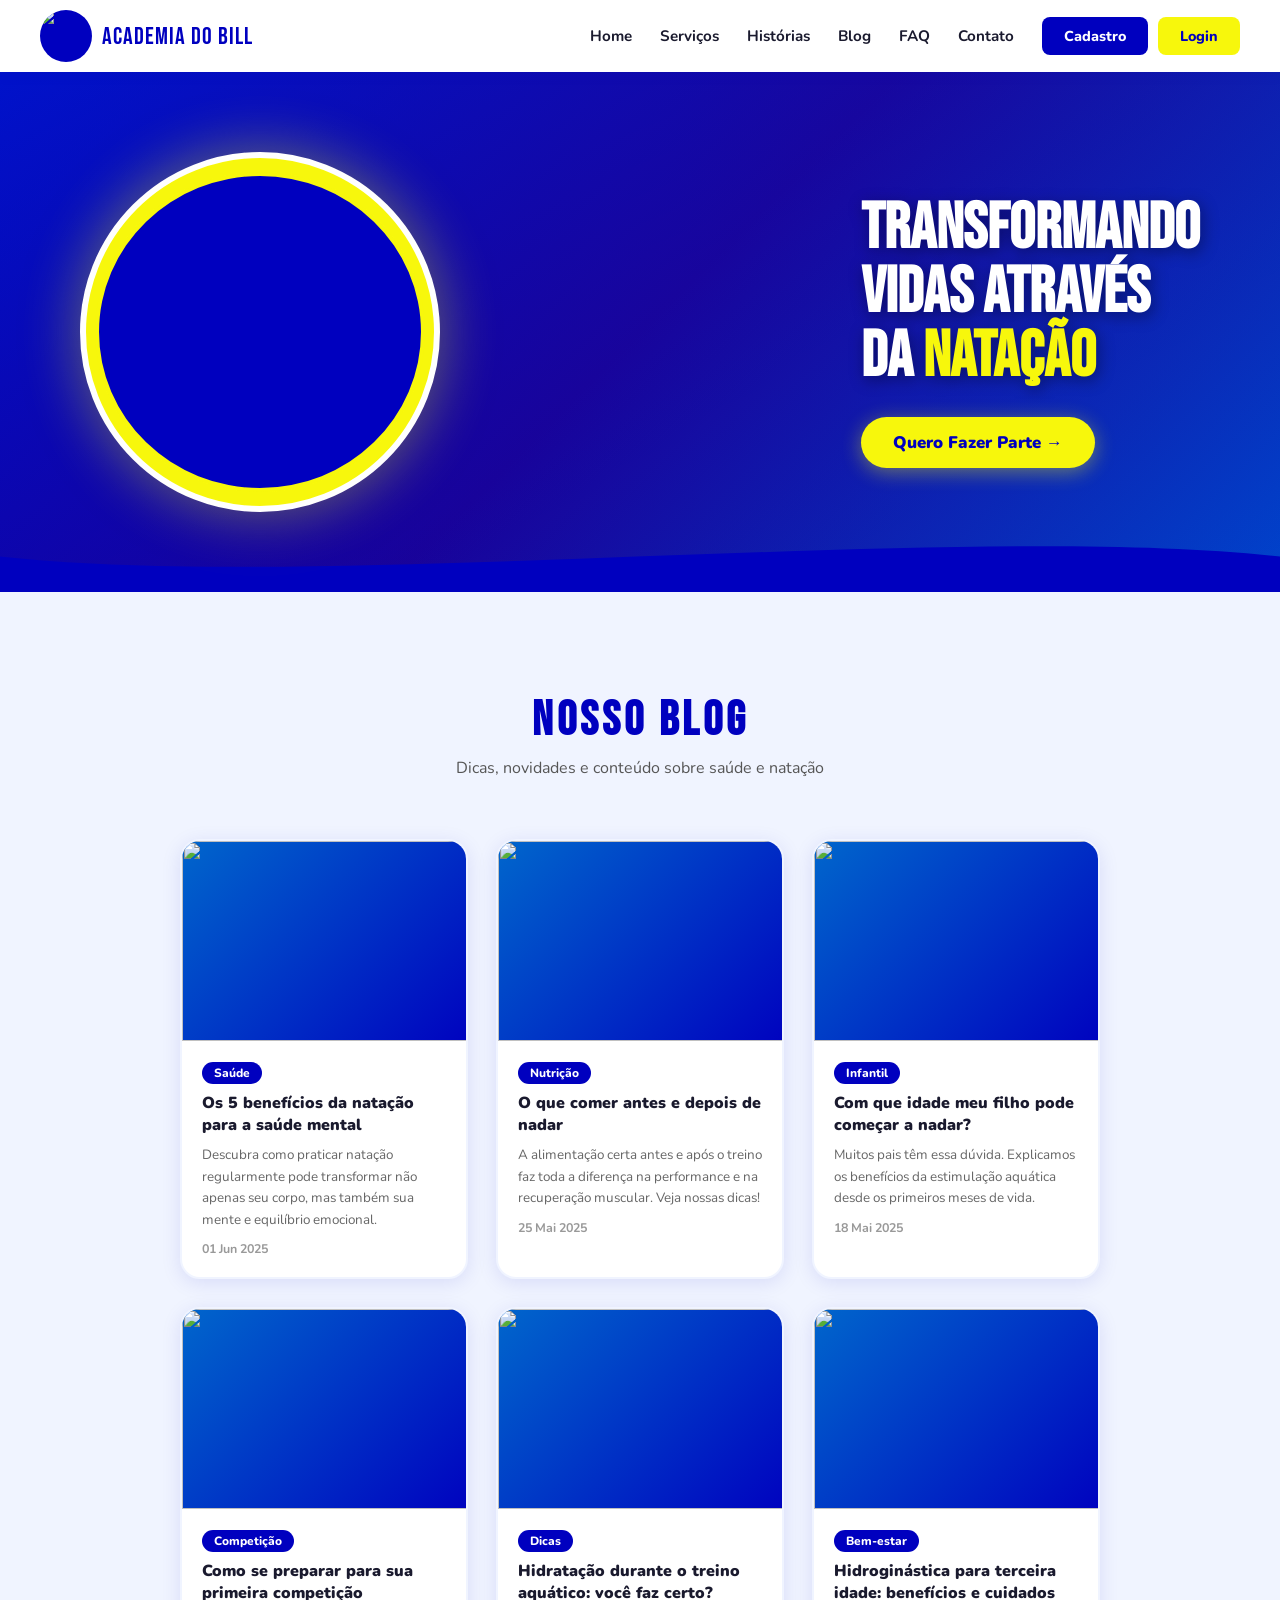
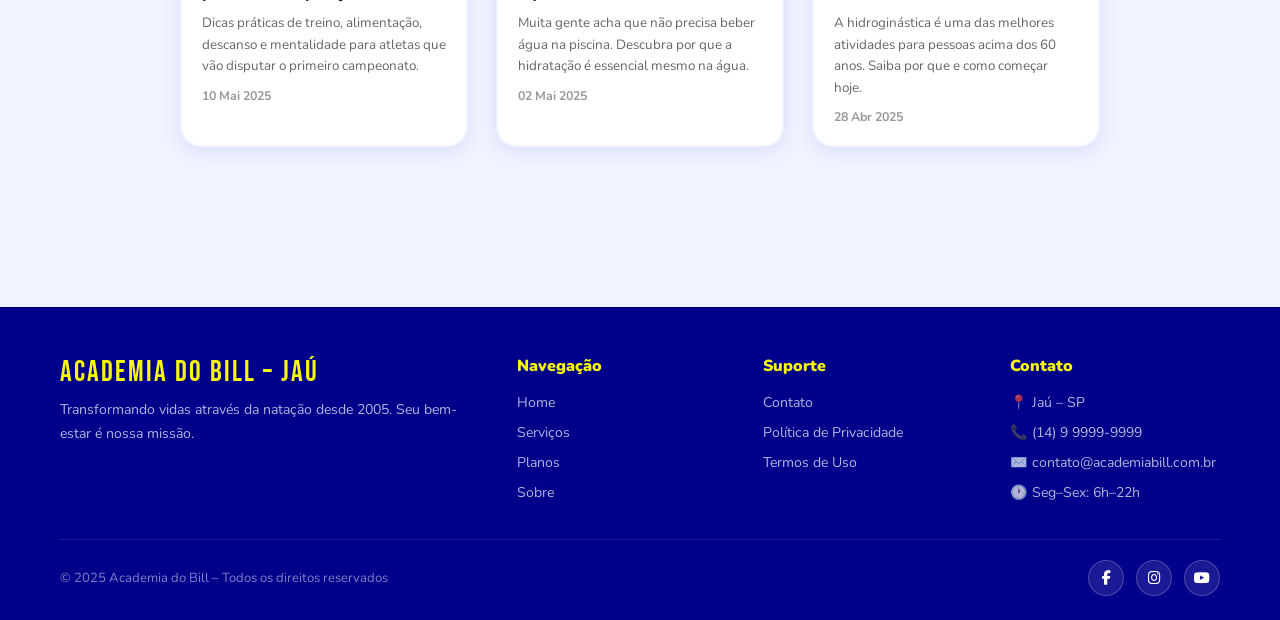
==== blog.html @ 99348a5a "v1.0" ====
<!DOCTYPE html>
<html lang="pt-BR">
<head>
  <meta charset="UTF-8">
  <meta name="viewport" content="width=device-width, initial-scale=1.0">
  <title>Serviços – Academia do Bill – Jaú</title>
  <link href="https://fonts.googleapis.com/css2?family=Bebas+Neue&family=Nunito:wght@400;600;700;800;900&display=swap" rel="stylesheet">
  <link rel="stylesheet" href="https://cdnjs.cloudflare.com/ajax/libs/font-awesome/6.7.2/css/all.min.css">
  <link rel="stylesheet" href="css/styles.css">
  <script src="javascript/index.js" defer></script>
</head>
<body>

  <!-- TOAST -->
  <div class="toast" id="toast">✅ Operação realizada com sucesso!</div>

  <!-- NAV -->
  <nav id="mainNav">
    <a class="nav-brand" href="index.html">
      <div class="nav-logo">
        <img src="img/Logotipo.png" style="height: 60px; width:60px;">
      </div>
      <span>Academia do Bill</span>
    </a>
    
    <button class="menu-toggle" id="menuToggle" aria-label="Menu principal">
      <span class="hamburger"></span>
    </button>
    
    <div class="nav-menu-wrapper" id="navMenu">
      <ul class="nav-links">
        <li><a href="index.html" id="nav-home">Home</a></li>
        <li><a href="servicos.html" id="nav-servicos">Serviços</a></li>
        <li><a href="relatos.html">Histórias</a></li>
        <li><a href="blog.html">Blog</a></li>
          <li><a href="faq.html">FAQ</a></li>
        <li><a href="contato.html" id="nav-contato">Contato</a></li>
      </ul>
      <div class="nav-actions">
        <a href="cadastro.html" class="btn-cadastro">Cadastro</a>
        <a href="login.html" class="btn-login">Login</a>
      </div>
    </div>
  </nav>
  <!-- MAIN COMPONENT -->
  <main class="page-content" id="home">
    <!-- HERO -->
    <section class="hero">
      <div class="hero-left">
        <div class="hero-badge">
          <div class="hero-badge-inner">
           <div class="hero-badge-inner">
            <img src="img/Logotipo.png" alt="Logo" style="border-radius: 100%; width:400px; height:400px; margin-top:20px;">
          </div>
          </div>
        </div>
      </div>
      <div class="hero-right">
        <h1 class="hero-title">TRANSFORMANDO<br>VIDAS ATRAVÉS<br>DA <span>NATAÇÃO</span></h1>
        <a href="cadastro.html" class="btn-hero">Quero Fazer Parte →</a>
      </div>
      <svg class="hero-wave" viewBox="0 0 1440 80" preserveAspectRatio="none">
        <path d="M0,40 C360,80 1080,0 1440,40 L1440,80 L0,80 Z" fill="#0000bf"/>
      </svg>
    </section>
  <main class="page-content" id="contato">
    <section class="contato-section">
     <!-- ========= BLOG PAGE ========= -->

  <div class="blog-header">
    <h1>NOSSO BLOG</h1>
    <p>Dicas, novidades e conteúdo sobre saúde e natação</p>
  </div>
  <div class="blog-grid">
    <div class="blog-card">
      <div class="mvv3-img" style="width: 300px; height:200px;">
          <img src="img/beneficios.jpg">
        </div>
      <div class="blog-body">
        <span class="blog-tag">Saúde</span>
        <h3>Os 5 benefícios da natação para a saúde mental</h3>
        <p>Descubra como praticar natação regularmente pode transformar não apenas seu corpo, mas também sua mente e equilíbrio emocional.</p>
        <div class="blog-date">01 Jun 2025</div>
      </div>
    </div>
    <div class="blog-card">
      <div class="mvv3-img" style="width: 300px; height:200px;">
          <img src="img/comida.jpg">
        </div>
      <div class="blog-body">
        <span class="blog-tag">Nutrição</span>
        <h3>O que comer antes e depois de nadar</h3>
        <p>A alimentação certa antes e após o treino faz toda a diferença na performance e na recuperação muscular. Veja nossas dicas!</p>
        <div class="blog-date">25 Mai 2025</div>
      </div>
    </div>
    <div class="blog-card">
      <div class="mvv3-img" style="width: 300px; height:200px;">
          <img src="img/idade_bebe.jpg">
        </div>
      <div class="blog-body">
        <span class="blog-tag">Infantil</span>
        <h3>Com que idade meu filho pode começar a nadar?</h3>
        <p>Muitos pais têm essa dúvida. Explicamos os benefícios da estimulação aquática desde os primeiros meses de vida.</p>
        <div class="blog-date">18 Mai 2025</div>
      </div>
    </div>
    <div class="blog-card">
      <div class="mvv3-img" style="width: 300px; height:200px;">
          <img src="img/medalha.jpg">
        </div>
      <div class="blog-body">
        <span class="blog-tag">Competição</span>
        <h3>Como se preparar para sua primeira competição</h3>
        <p>Dicas práticas de treino, alimentação, descanso e mentalidade para atletas que vão disputar o primeiro campeonato.</p>
        <div class="blog-date">10 Mai 2025</div>
      </div>
    </div>
    <div class="blog-card">
     <div class="mvv3-img" style="width: 300px; height:200px;">
          <img src="img/bebendo_agua.jpg">
        </div> 
      <div class="blog-body">
        <span class="blog-tag">Dicas</span>
        <h3>Hidratação durante o treino aquático: você faz certo?</h3>
        <p>Muita gente acha que não precisa beber água na piscina. Descubra por que a hidratação é essencial mesmo na água.</p>
        <div class="blog-date">02 Mai 2025</div>
      </div>
    </div>
    <div class="blog-card">
     <div class="mvv3-img" style="width: 300px; height:200px;">
          <img src="img/hidroginastica.jpg">
        </div>  
      <div class="blog-body">
        <span class="blog-tag">Bem-estar</span>
        <h3>Hidroginástica para terceira idade: benefícios e cuidados</h3>
        <p>A hidroginástica é uma das melhores atividades para pessoas acima dos 60 anos. Saiba por que e como começar hoje.</p>
        <div class="blog-date">28 Abr 2025</div>
      </div>
    </div>
  </div>
 

    </section>
</main>

     <!-- FOOTER -->
  <footer>
    <div class="footer-grid">
      <div class="footer-brand">
        <div class="brand-name">Academia do Bill – Jaú</div>
        <p>Transformando vidas através da natação desde 2005. Seu bem-estar é nossa missão.</p>
      </div>
      <div class="footer-col">
        <h4>Navegação</h4>
        <ul>
          <li><a href="index.html">Home</a></li>
          <li><a href="servicos.html">Serviços</a></li>
          <li><a href="planos.html">Planos</a></li>
          <li><a href="sobre.html">Sobre</a></li>
        </ul>
      </div>
      <div class="footer-col">
        <h4>Suporte</h4>
        <ul>
          <li><a href="contato.html">Contato</a></li>
          <li><a href="#">Política de Privacidade</a></li>
          <li><a href="#">Termos de Uso</a></li>
        </ul>
      </div>
      <div class="footer-col">
        <h4>Contato</h4>
        <ul>
          <li><a href="#">📍 Jaú – SP</a></li>
          <li><a href="#">📞 (14) 9 9999-9999</a></li>
          <li><a href="#">✉️ contato@academiabill.com.br</a></li>
          <li><a href="#">🕐 Seg–Sex: 6h–22h</a></li>
        </ul>
      </div>
    </div>
    <div class="footer-bottom">
      <span>© 2025 Academia do Bill – Todos os direitos reservados</span>
     <div class="social-links">
        <a class="social-btn" href="#"><i class="fa-brands fa-facebook-f"></i></a>
        <a class="social-btn" href="#"><i class="fa-brands fa-instagram"></i></a>
        <a class="social-btn" href="#"><i class="fa-brands fa-youtube"></i></a>
      </div>
    </div>
  </footer>
</body>
---- css/styles.css ----
:root {
  --primary: #0000bf;
  --primary-v: #3916c8;
  --secondary: #F7F70C;
  --secondary-v: #f5e874;
  --white: #ffffff;
  --light: #f0f4ff;
  --dark: #00008a;
  --text: #1a1a2e;
}

* { 
  margin: 0; 
  padding: 0; 
  box-sizing: border-box; 
}

body {
  font-family: 'Nunito', sans-serif;
  background: var(--white);
  color: var(--text);
  overflow-x: hidden;
}

/* ========= PAGES GLOBAL ========= */
.page-content { 
  min-height: 100vh; 
  padding-top: 0px; 
}

/* ========= NAVBAR ========= */
nav {
  position: fixed; 
  top: 0; 
  left: 0; 
  right: 0; 
  z-index: 1000;
  background: var(--white);
  display: flex; 
  align-items: center; 
  justify-content: space-between;
  padding: 10px 40px;
  box-shadow: 0 2px 12px rgba(0,0,191,.12);
  height: 72px;
}
.nav-brand { 
  display: flex; 
  align-items: center; 
  gap: 10px; 
  cursor: pointer; 
  text-decoration: none; 
}
.nav-logo {
  width: 52px; 
  height: 52px;
  background: var(--primary);
  border-radius: 50%;
  display: flex; 
  align-items: center; 
  justify-content: center;
  overflow: hidden;
}
.nav-logo svg { 
  width: 44px; 
  height: 44px; 
}
.nav-brand span {
  font-family: 'Bebas Neue', sans-serif;
  font-size: 1.5rem; 
  color: var(--primary); 
  letter-spacing: 1px;
}
.nav-menu-wrapper {
  display: flex;
  align-items: center;
  gap: 28px;
}
.nav-links { 
  display: flex; 
  gap: 28px; 
  list-style: none; 
}
.nav-links a {
  text-decoration: none; 
  color: var(--text); 
  font-weight: 700; 
  font-size: .95rem;
  transition: .2s; 
  position: relative;
}
.nav-links a::after {
  content: ''; 
  position: absolute; 
  bottom: -3px; 
  left: 0; 
  right: 0; 
  height: 2px;
  background: var(--secondary); 
  transform: scaleX(0); 
  transition: .2s;
}
.nav-links a:hover::after, 
.nav-links a.active::after { 
  transform: scaleX(1); 
}
.nav-actions { 
  display: flex; 
  gap: 10px; 
}
.btn-cadastro {
  background: var(--primary); 
  color: var(--white);
  border: none; 
  padding: 9px 22px; 
  border-radius: 8px;
  font-family: 'Nunito', sans-serif; 
  font-weight: 800; 
  font-size: .9rem;
  cursor: pointer; 
  transition: .2s;
  text-decoration: none;
  display: inline-flex;
  align-items: center;
  justify-content: center;
}
.btn-cadastro:hover { 
  background: var(--primary-v); 
}
.btn-cadastro.active {
  box-shadow: 0 0 0 2px var(--secondary);
}
.btn-login {
  background: var(--secondary); 
  color: var(--primary);
  border: none; 
  padding: 9px 22px; 
  border-radius: 8px;
  font-family: 'Nunito', sans-serif; 
  font-weight: 800; 
  font-size: .9rem;
  cursor: pointer; 
  transition: .2s;
  text-decoration: none;
  display: inline-flex;
  align-items: center;
  justify-content: center;
}
.btn-login:hover { 
  background: var(--secondary-v); 
}
.btn-login.active {
  box-shadow: 0 0 0 2px var(--primary);
}

/* Mobile Toggle */
.menu-toggle {
  display: none;
  background: none;
  border: none;
  cursor: pointer;
  padding: 10px;
  position: relative;
  z-index: 1001;
}
.hamburger {
  display: block;
  width: 24px;
  height: 2px;
  background: var(--primary);
  position: relative;
  transition: .3s;
}
.hamburger::before,
.hamburger::after {
  content: '';
  position: absolute;
  width: 24px;
  height: 2px;
  background: var(--primary);
  transition: .3s;
}
.hamburger::before { top: -8px; }
.hamburger::after { bottom: -8px; }

.menu-toggle.active .hamburger { background: transparent; }
.menu-toggle.active .hamburger::before { transform: rotate(45deg); top: 0; }
.menu-toggle.active .hamburger::after { transform: rotate(-45deg); bottom: 0; }

/* ========= HERO ========= */
#home { 
  padding-top: 72px; 
}
.hero {
  position: relative; 
  min-height: 520px;
  background: linear-gradient(135deg, var(--primary) 0%, #1a0099 50%, #0044cc 100%);
  display: flex; 
  align-items: center; 
  justify-content: space-between;
  padding: 60px 80px;
  overflow: hidden;
}
.hero::before {
  content: '';
  position: absolute; 
  inset: 0;
  background: url("data:image/svg+xml,%3Csvg xmlns='http://www.w3.org/2000/svg' width='100%25' height='100%25'%3E%3Cdefs%3E%3ClinearGradient id='wg' x1='0' y1='0' x2='1' y2='1'%3E%3Cstop offset='0' stop-color='%230066ff' stop-opacity='.18'/%3E%3Cstop offset='1' stop-color='%23000080' stop-opacity='.0'/%3E%3C/linearGradient%3E%3C/defs%3E%3Crect width='100%25' height='100%25' fill='url(%23wg)'/%3E%3C/svg%3E");
  pointer-events: none;
}
.hero-wave {
  position: absolute; 
  bottom: 0; 
  left: 0; 
  right: 0;
  display: block;
}
.hero-left { 
  position: relative; 
  z-index: 2; 
  animation: fadeInUp .5s ease both;
}
.hero-badge {
  width: 360px; 
  height: 360px;
  background: var(--secondary);
  border-radius: 50%;
  display: flex; 
  align-items: center; 
  justify-content: center;
  box-shadow: 0 0 60px rgba(247,247,12,.4);
  border: 6px solid var(--white);
}
.hero-badge-inner {
  width: 330px; 
  height: 320px;
  background: var(--primary);
  border-radius: 50%;
  display: flex; 
  flex-direction: column; 
  align-items: center; 
  justify-content: center;
  border: 4px solid var(--secondary);
  gap: 4px;
}
.hero-badge-emoji {
  font-size: 2rem;
}
.hero-badge-inner .bill-text {
  font-family: 'Bebas Neue', sans-serif; 
  color: var(--white);
  font-size: 2.8rem; 
  letter-spacing: 4px; 
  line-height: 1;
}
.hero-badge-inner .waves {
  font-size: 1.2rem; 
  letter-spacing: 3px; 
  color: var(--secondary);
}
.hero-right { 
  position: relative; 
  z-index: 2; 
  max-width: 500px; 
  animation: fadeInUp .7s ease both;
}
.hero-title {
  font-family: 'Bebas Neue', sans-serif;
  font-size: 4rem; 
  color: var(--white); 
  line-height: 1;
  text-shadow: 2px 4px 16px rgba(0,0,0,.4);
}
.hero-title span { 
  color: var(--secondary); 
}
.btn-hero {
  margin-top: 28px;
  background: var(--secondary); 
  color: var(--primary);
  border: none; 
  padding: 14px 32px; 
  border-radius: 30px;
  font-family: 'Nunito', sans-serif; 
  font-weight: 900; 
  font-size: 1.05rem;
  cursor: pointer; 
  transition: .25s;
  display: inline-flex; 
  align-items: center; 
  gap: 8px;
  box-shadow: 0 4px 20px rgba(247,247,12,.4);
  text-decoration: none;
}
.btn-hero:hover { 
  transform: translateY(-2px); 
  box-shadow: 0 8px 30px rgba(247,247,12,.5); 
}

/* wave divider */
.wave-divider { 
  display: block; 
  width: 100%; 
  margin-top: -2px; 
}

/* ========= SECTION HEADERS ========= */
.section-header {
  background: var(--secondary);
  text-align: center; 
  padding: 18px 40px;
  border-radius: 16px;
  margin: 40px auto; 
  max-width: 700px;
}
.section-header h2 {
  font-family: 'Bebas Neue', sans-serif;
  font-size: 2.2rem; 
  color: var(--primary); 
  letter-spacing: 3px;
}

/* ========= SOBRE ========= */
.sobre-section { 
  background: var(--primary); 
  padding: 20px 60px 60px; 
}
.mvv-grid {
  display: grid; 
  grid-template-columns: 1fr 1fr; 
  gap: 24px;
  max-width: 900px; 
  margin: 0 auto;
}
.mvv-grid .card-valores { 
  grid-column: 1 / 3; 
  max-width: 450px; 
  margin: 0 auto; 
  width: 100%; 
}
.mvv-card {
  background: var(--white); 
  border-radius: 16px;
  display: flex; 
  overflow: hidden;
  box-shadow: 0 4px 24px rgba(0,0,0,.18);
}
.mvv-img {
  width: 140px; 
  flex-shrink: 0;
  background: linear-gradient(135deg, #0066cc, #0000bf);
  display: flex; 
  align-items: center; 
  justify-content: center;
  font-size: 2.5rem;
}
.mvv-body { 
  padding: 20px 18px; 
}
.mvv-body h3 { 
  font-size: 1.15rem; 
  color: var(--primary); 
  font-weight: 900; 
  margin-bottom: 6px; 
}
.mvv-body p { 
  font-size: .88rem; 
  line-height: 1.6; 
  color: #333; 
}

/* ========= UM POUCO MAIS ========= */
.mais-section { 
  background: var(--primary); 
  padding: 20px 60px 60px; 
}
.cards-grid {
  display: grid; 
  grid-template-columns: repeat(3, 1fr); 
  gap: 24px;
  max-width: 960px; 
  margin: 0 auto;
}
.info-card {
  background: var(--white); 
  border-radius: 16px; 
  overflow: hidden;
  box-shadow: 0 4px 24px rgba(0,0,0,.15);
  transition: .25s;
}
.info-card:hover { 
  transform: translateY(-6px); 
  box-shadow: 0 12px 36px rgba(0,0,0,.22); 
}
.info-card-img {
  height: 140px;
  display: flex; 
  align-items: center; 
  justify-content: center;
  font-size: 3.5rem;
}
.info-card-img.blue { background: linear-gradient(135deg, #00b4d8, #0077b6); }
.info-card-img.yellow { background: linear-gradient(135deg, #ffd60a, #f4a261); }
.info-card-img.red { background: linear-gradient(135deg, #e63946, #a8dadc); }
.info-card-body { 
  padding: 18px; 
}
.info-card-body h3 { 
  font-size: 1.1rem; 
  font-weight: 900; 
  color: var(--text); 
  margin-bottom: 8px; 
}
.info-card-body p { 
  font-size: .85rem; 
  line-height: 1.55; 
  color: #444; 
}
.btn-card-link {
  display: inline-block;
  margin-top: 14px;
  background: var(--secondary); 
  color: var(--primary);
  border: none; 
  padding: 8px 20px; 
  border-radius: 20px;
  font-weight: 800; 
  font-size: .85rem; 
  cursor: pointer; 
  transition: .2s;
  text-decoration: none;
}
.btn-card-link:hover { 
  background: var(--secondary-v); 
}

/* ========= POR QUE A GENTE ========= */
.porque-section { 
  background: var(--primary); 
  padding: 20px 60px 60px; 
}
.tabs-wrapper { 
  max-width: 900px; 
  margin: 0 auto; 
}
.tabs {
  display: flex; 
  gap: 4px;
  background: rgba(255,255,255,.1); 
  border-radius: 12px 12px 0 0;
  padding: 4px 4px 0;
}
.tab-btn {
  flex: 1; 
  padding: 10px; 
  border: none; 
  border-radius: 10px 10px 0 0;
  font-family: 'Nunito', sans-serif; 
  font-weight: 800; 
  font-size: .9rem;
  cursor: pointer; 
  background: transparent; 
  color: rgba(255,255,255,.6);
  transition: .2s;
}
.tab-btn.active { 
  background: var(--white); 
  color: var(--primary); 
}
.tab-content {
  background: var(--white); 
  border-radius: 0 0 16px 16px;
  padding: 32px; 
  font-size: .95rem; 
  line-height: 1.8; 
  color: #333;
  min-height: 120px;
}
.tab-panel { 
  display: none; 
}
.tab-panel.active { 
  display: block; 
}

/* ========= SERVIÇOS ========= */
#servicos { 
  background: var(--primary); 
}
.servicos-header { 
  text-align: center; 
  padding: 50px 40px 20px; 
}
.servicos-header h1 {
  font-family: 'Bebas Neue', sans-serif;
  font-size: 3rem; 
  color: var(--white); 
  letter-spacing: 4px;
}
.servicos-header p { 
  color: rgba(255,255,255,.8); 
  font-size: 1rem; 
  margin-top: 8px; 
}
.servicos-grid {
  display: grid; 
  grid-template-columns: repeat(3, 1fr); 
  gap: 28px;
  max-width: 1000px; 
  margin: 40px auto; 
  padding: 0 40px 60px;
}
.servico-card {
  background: var(--white); 
  border-radius: 20px;
  text-align: center;
  overflow: hidden; /* importante */
  box-shadow: 0 4px 24px rgba(0,0,0,.18);
  transition: .25s;
}
.servico-conteudo{
  padding: 32px 24px; 
}
.servico-card:hover { 
  transform: translateY(-8px); 
}
.servico-icon { 
  font-size: 3rem; 
  margin-bottom: 16px; 
}
.servico-card h3 { 
  font-size: 1.2rem; 
  font-weight: 900; 
  color: var(--primary); 
  margin-bottom: 10px; 
}
.servico-card p { 
  font-size: .88rem; 
  line-height: 1.6; 
  color: #555; 
}
.servico-badge {
  display: inline-block; 
  margin-top: 14px;
  background: var(--secondary); 
  color: var(--primary);
  padding: 4px 16px; 
  border-radius: 20px; 
  font-weight: 800; 
  font-size: .82rem;
}

/* ========= PLANOS ========= */
.planos-section {
  background: var(--white);
  padding: 40px 60px 60px;
}
.planos-section .planos-header {
  background: var(--primary);
}
.planos-section .planos-header h2 {
  color: var(--secondary);
}
.planos-grid {
  display: grid;
  grid-template-columns: repeat(3, 1fr);
  gap: 24px;
  max-width: 900px;
  margin: 0 auto;
}
.plano-card {
  border: 2px solid #dde;
  border-radius: 20px;
  padding: 32px 24px;
  text-align: center;
  background: var(--white);
  transition: .25s;
}
.plano-card:hover {
  transform: translateY(-5px);
  box-shadow: 0 8px 24px rgba(0,0,0,.08);
}
.plano-card.premium {
  border: 3px solid var(--secondary);
  background: var(--primary);
  position: relative;
}
.plano-card.premium .plano-title {
  color: var(--secondary);
}
.plano-card.premium .plano-price {
  color: var(--secondary);
}
.plano-card.premium .plano-period {
  color: rgba(255, 255, 255, .6);
}
.plano-card.premium .plano-features {
  color: rgba(255, 255, 255, .85);
}
.plano-badge {
  position: absolute;
  top: -14px;
  left: 50%;
  transform: translateX(-50%);
  background: var(--secondary);
  color: var(--primary);
  padding: 4px 16px;
  border-radius: 20px;
  font-weight: 900;
  font-size: .8rem;
  white-space: nowrap;
}
.plano-title {
  font-family: 'Bebas Neue', sans-serif;
  font-size: 1.5rem;
  color: var(--primary);
  letter-spacing: 2px;
}
.plano-price {
  font-family: 'Bebas Neue', sans-serif;
  font-size: 3rem;
  color: var(--primary);
  margin: 16px 0 4px;
}
.plano-period {
  font-size: .82rem;
  color: #888;
  margin-bottom: 20px;
}
.plano-features {
  list-style: none;
  font-size: .88rem;
  line-height: 2;
  color: #555;
  text-align: left;
}
.plano-features li {
  margin-bottom: 4px;
}
.plano-features .disabled-feature {
  color: #aaa;
}
.plano-btn {
  width: 100%;
  margin-top: 20px;
  border-radius: 12px;
}

/* ========= HISTÓRIAS ========= */
.historias-section-wrapper { 
  background: var(--light); 
  padding-bottom: 40px;
}
.historias-header { 
  text-align: center; 
  padding: 50px 40px 20px; 
}
.historias-header h1 {
  font-family: 'Bebas Neue', sans-serif;
  font-size: 3rem; 
  color: var(--primary); 
  letter-spacing: 4px;
}
.historias-header p { 
  color: #555; 
  margin-top: 8px; 
}
.historias-grid {
  display: grid; 
  grid-template-columns: repeat(3, 1fr); 
  gap: 28px;
  max-width: 1000px; 
  margin: 40px auto; 
  padding: 0 40px 60px;
}
.historia-card {
  background: var(--white); 
  border-radius: 20px; 
  overflow: hidden;
  box-shadow: 0 4px 20px rgba(0,0,191,.1);
  transition: .25s;
}
.historia-card:hover { 
  transform: translateY(-6px); 
}
.historia-banner {
  height: 120px;
  display: flex; 
  align-items: center; 
  justify-content: center; 
  font-size: 3rem;
}
.historia-banner.b1 { background: linear-gradient(135deg, #0000bf, #3916c8); }
.historia-banner.b2 { background: linear-gradient(135deg, #0077b6, #00b4d8); }
.historia-banner.b3 { background: linear-gradient(135deg, #3916c8, #7209b7); }
.historia-body { 
  padding: 20px; 
}
.historia-body .stars { 
  color: var(--secondary); 
  font-size: 1.1rem; 
  margin-bottom: 6px; 
}
.historia-body h3 { 
  font-size: 1rem; 
  font-weight: 900; 
  color: var(--primary); 
  margin-bottom: 8px; 
}
.historia-body p { 
  font-size: .85rem; 
  line-height: 1.6; 
  color: #555; 
  font-style: italic; 
}
.historia-body .autor { 
  margin-top: 12px; 
  font-weight: 800; 
  color: var(--primary); 
  font-style: normal; 
}

/* ========= BLOG ========= */
.blog-section-wrapper { 
  background: var(--white); 
  padding-bottom: 40px;
}
.blog-header { 
  text-align: center; 
  padding: 50px 40px 20px; 
}
.blog-header h1 {
  font-family: 'Bebas Neue', sans-serif;
  font-size: 3rem; 
  color: var(--primary); 
  letter-spacing: 4px;
}
.blog-header p { 
  color: #555; 
  margin-top: 8px; 
}
.blog-grid {
  display: grid; 
  grid-template-columns: repeat(3, 1fr); 
  gap: 28px;
  max-width: 1000px; 
  margin: 40px auto; 
  padding: 0 40px 60px;
}
.blog-card {
  border-radius: 20px; 
  overflow: hidden;
  box-shadow: 0 4px 20px rgba(0,0,191,.1);
  border: 2px solid var(--light);
  transition: .25s;
  background: var(--white);
}
.blog-card:hover { 
  transform: translateY(-6px); 
  border-color: var(--secondary); 
}
.blog-img {
  height: 150px;
  display: flex; 
  align-items: center; 
  justify-content: center; 
  font-size: 3rem;
}
.blog-img.c1 { background: linear-gradient(135deg, #caf0f8, #ade8f4); }
.blog-img.c2 { background: linear-gradient(135deg, #f0fff4, #b7e4c7); }
.blog-img.c3 { background: linear-gradient(135deg, #fff0f3, #ffb3c1); }
.blog-body { 
  padding: 20px; 
}
.blog-tag {
  display: inline-block; 
  margin-bottom: 8px;
  background: var(--primary); 
  color: var(--white);
  padding: 3px 12px; 
  border-radius: 20px; 
  font-size: .75rem; 
  font-weight: 800;
}
.blog-body h3 { 
  font-size: 1rem; 
  font-weight: 900; 
  color: var(--text); 
  margin-bottom: 8px; 
}
.blog-body p { 
  font-size: .84rem; 
  line-height: 1.6; 
  color: #666; 
}
.blog-body .blog-date { 
  margin-top: 10px; 
  font-size: .78rem; 
  color: #999; 
  font-weight: 700; 
}

/* ========= FAQ ========= */
#faq { 
  background: var(--primary); 
  padding: 40px 0;
}
.faq-header { 
  text-align: center; 
  padding: 50px 40px 20px; 
}
.faq-header h1 {
  font-family: 'Bebas Neue', sans-serif;
  font-size: 3rem; 
  color: var(--white); 
  letter-spacing: 4px;
}
.faq-header p { 
  color: rgba(255,255,255,.8); 
  margin-top: 8px; 
}
.faq-list { 
  max-width: 760px; 
  margin: 40px auto; 
  padding: 0 40px 60px; 
  display: flex; 
  flex-direction: column; 
  gap: 14px; 
}
.faq-item {
  background: var(--white); 
  border-radius: 14px;
  overflow: hidden; 
  box-shadow: 0 2px 12px rgba(0,0,0,.12);
}
.faq-question {
  padding: 18px 24px; 
  display: flex; 
  justify-content: space-between; 
  align-items: center;
  cursor: pointer; 
  font-weight: 800; 
  color: var(--primary); 
  font-size: .98rem;
  gap: 12px;
}
.faq-question:hover { 
  background: var(--light); 
}
.faq-icon { 
  font-size: 1.2rem; 
  transition: .3s; 
  flex-shrink: 0; 
}
.faq-answer {
  max-height: 0; 
  overflow: hidden; 
  transition: .3s ease;
  padding: 0 24px; 
  color: #444; 
  font-size: .9rem; 
  line-height: 1.7;
}
.faq-item.open .faq-answer { 
  max-height: 200px; 
  padding: 0 24px 18px; 
}
.faq-item.open .faq-icon { 
  transform: rotate(45deg); 
}

/* ========= CONTATO ========= */
#contato { 
  background: var(--light); 
}
.contato-section { 
  padding: 50px 60px 60px; 
  max-width: 90%; 
  margin: 0 auto; 
}
.contato-section h1 {
  font-family: 'Bebas Neue', sans-serif;
  font-size: 3rem; 
  color: var(--primary); 
  letter-spacing: 4px; 
  text-align: center;
}
.contato-section p.sub { 
  text-align: center; 
  color: #555; 
  margin: 8px 0 40px; 
}
.contato-grid { 
  display: grid; 
  grid-template-columns: 1fr 1fr; 
  gap: 32px; 
}
.contato-info h3 { 
  font-size: 1.2rem; 
  font-weight: 900; 
  color: var(--primary); 
  margin-bottom: 18px; 
}
.contato-item {
  display: flex; 
  align-items: flex-start; 
  gap: 14px; 
  margin-bottom: 20px;
}
.contato-item-icon {
  width: 44px; 
  height: 44px; 
  border-radius: 12px;
  background: var(--primary); 
  color: var(--secondary);
  display: flex; 
  align-items: center; 
  justify-content: center;
  font-size: 1.2rem; 
  flex-shrink: 0;
}
.contato-item-text h4 { 
  font-weight: 900; 
  color: var(--text); 
  font-size: .95rem; 
}
.contato-item-text p { 
  color: #555; 
  font-size: .88rem; 
  margin-top: 2px; 
}
.contato-redes {
  margin-top: 24px;
  padding: 20px;
  background: var(--primary);
  border-radius: 16px;
  color: var(--white);
}
.contato-redes-title {
  color: var(--secondary);
  margin-bottom: 8px;
  font-size: 1rem;
}
.contato-redes-icons {
  display: flex;
  gap: 12px;
  margin-top: 10px;
}
.envie-mensagem-title {
  font-size: 1.2rem; 
  font-weight: 900; 
  color: var(--primary); 
  margin-bottom: 18px;
}
.contato-form { 
  display: flex; 
  flex-direction: column; 
  gap: 14px; 
}
.form-field { 
  display: flex; 
  flex-direction: column; 
  gap: 6px; 
}
.form-field label { 
  font-weight: 800; 
  color: var(--primary); 
  font-size: .9rem; 
}
.form-field input, 
.form-field textarea, 
.form-field select {
  padding: 12px 16px; 
  border-radius: 12px;
  border: 2px solid #dde;
  font-family: 'Nunito', sans-serif; 
  font-size: .9rem;
  transition: .2s; 
  outline: none;
}
.form-field input:focus, 
.form-field textarea:focus {
  border-color: var(--primary); 
  box-shadow: 0 0 0 3px rgba(0,0,191,.1);
}
.form-field textarea { 
  resize: vertical; 
  min-height: 100px; 
}
.btn-enviar {
  background: var(--primary); 
  color: var(--white);
  border: none; 
  padding: 14px; 
  border-radius: 14px;
  font-family: 'Nunito', sans-serif; 
  font-weight: 900; 
  font-size: 1rem;
  cursor: pointer; 
  transition: .25s;
}
.btn-enviar:hover { 
  background: var(--primary-v); 
  transform: translateY(-2px); 
}

/* ========= LOGIN & CADASTRO ========= */
#login, #cadastro {
  min-height: 100vh;
  background: linear-gradient(rgba(0,0,100,.45), rgba(0,0,80,.6)),
              url('https://images.unsplash.com/photo-1519315901367-f34ff9154487?w=1400') center/cover no-repeat;
  display: flex; 
  align-items: center; 
  justify-content: center;
}
.auth-card {
  background: rgba(255,255,255,.92); 
  backdrop-filter: blur(8px);
  border-radius: 24px; 
  padding: 40px 48px;
  width: 100%; 
  max-width: 460px;
  box-shadow: 0 20px 60px rgba(0,0,0,.25);
  text-align: center;
  margin: 40px auto;
}
.auth-logo { 
  margin-bottom: 16px; 
}
.auth-logo .logo-circle {
  width: 110px; 
  height: 110px; 
  border-radius: 50%;
  background: var(--secondary); 
  margin: 0 auto;
  display: flex; 
  align-items: center; 
  justify-content: center;
  border: 5px solid var(--primary);
  box-shadow: 0 4px 20px rgba(0,0,191,.2);
}
.auth-logo .logo-inner {
  width: 90px; 
  height: 90px; 
  border-radius: 50%;
  background: var(--primary);
  display: flex; 
  flex-direction: column; 
  align-items: center; 
  justify-content: center;
  border: 3px solid var(--secondary);
}
.auth-logo-emoji {
  font-size: 1.4rem;
}
.auth-logo .bill-label {
  font-family: 'Bebas Neue', sans-serif; 
  color: var(--white); 
  font-size: 1.8rem; 
  line-height: 1;
}
.auth-logo .jau-label { 
  color: var(--secondary); 
  font-weight: 900; 
  font-size: .75rem; 
  letter-spacing: 2px; 
}
.auth-card h2 { 
  font-family: 'Bebas Neue', sans-serif; 
  font-size: 2.2rem; 
  color: var(--primary); 
  margin: 16px 0 24px; 
  letter-spacing: 1px; 
}
.input-group {
  position: relative; 
  margin-bottom: 14px;
}
.input-group .input-icon {
  position: absolute; 
  left: 16px; 
  top: 50%; 
  transform: translateY(-50%);
  font-size: 1rem; 
  color: #666;
}
.input-group input, 
.input-group select {
  width: 100%; 
  padding: 14px 16px 14px 42px;
  border-radius: 30px; 
  border: 2px solid var(--secondary);
  background: #f5f5f5; 
  font-family: 'Nunito', sans-serif; 
  font-size: .95rem;
  outline: none; 
  transition: .2s;
}
.input-group input:focus { 
  border-color: var(--primary); 
  background: #fff; 
}
.input-group .eye-btn {
  position: absolute; 
  right: 16px; 
  top: 50%; 
  transform: translateY(-50%);
  background: none; 
  border: none; 
  cursor: pointer; 
  font-size: 1rem; 
  color: #888;
}
.forgot-link { 
  text-align: right; 
  font-size: .82rem; 
  margin-bottom: 6px; 
}
.forgot-link a { 
  color: var(--primary); 
  font-weight: 700; 
  text-decoration: underline; 
  cursor: pointer; 
}
.login-role-container {
  text-align: left;
  margin-bottom: 16px;
}
.role-badge {
  display: inline-block; 
  margin-bottom: 16px;
  background: var(--secondary); 
  color: var(--primary);
  padding: 6px 20px; 
  border-radius: 20px; 
  font-weight: 900; 
  font-size: .88rem;
}
.auth-submit {
  width: 100%; 
  padding: 15px; 
  border-radius: 30px; 
  border: none;
  background: var(--secondary); 
  color: var(--primary);
  font-family: 'Bebas Neue', sans-serif; 
  font-size: 1.6rem; 
  letter-spacing: 2px;
  cursor: pointer; 
  transition: .25s;
  box-shadow: 0 4px 20px rgba(247,247,12,.4);
}
.auth-submit:hover { 
  background: var(--secondary-v); 
  transform: translateY(-2px); 
}
.auth-link-container {
  margin: 12px 0 16px;
}
.auth-link { 
  margin-top: 18px; 
  font-size: .9rem; 
  color: #444; 
}
.auth-link a { 
  color: var(--primary); 
  font-weight: 800; 
  cursor: pointer; 
  text-decoration: underline; 
}

/* ========= FOOTER ========= */
footer {
  background: var(--dark); 
  color: var(--white);
  padding: 48px 60px 24px;
}
.footer-grid { 
  display: grid; 
  grid-template-columns: 2fr 1fr 1fr 1fr; 
  gap: 36px; 
  margin-bottom: 36px; 
}
.footer-brand .brand-name { 
  font-family: 'Bebas Neue', sans-serif; 
  font-size: 1.8rem; 
  color: var(--secondary); 
  letter-spacing: 2px; 
  margin-bottom: 8px; 
}
.footer-brand p { 
  font-size: .88rem; 
  line-height: 1.7; 
  color: rgba(255,255,255,.7); 
}
.footer-col h4 { 
  font-size: 1rem; 
  font-weight: 900; 
  color: var(--secondary); 
  margin-bottom: 14px; 
}
.footer-col ul { 
  list-style: none; 
  display: flex; 
  flex-direction: column; 
  gap: 8px; 
}
.footer-col ul li a { 
  color: rgba(255,255,255,.7); 
  text-decoration: none; 
  font-size: .88rem; 
  transition: .2s; 
}
.footer-col ul li a:hover { 
  color: var(--secondary); 
}
.footer-bottom {
  border-top: 1px solid rgba(255,255,255,.1); 
  padding-top: 20px;
  display: flex; 
  justify-content: space-between; 
  align-items: center;
  font-size: .82rem; 
  color: rgba(255,255,255,.5);
}
.social-links { 
  display: flex; 
  gap: 12px; 
}
.social-btn {
  width: 36px; 
  height: 36px; 
  border-radius: 50%;
  background: rgba(255,255,255,.1); 
  border: 1px solid rgba(255,255,255,.2);
  display: flex; 
  align-items: center; 
  justify-content: center;
  font-size: .9rem; 
  color: var(--white); 
  cursor: pointer;
  transition: .2s; 
  text-decoration: none;
}
.social-btn:hover { 
  background: var(--secondary); 
  color: var(--primary); 
  border-color: var(--secondary); 
}

/* ========= ANIMATIONS ========= */
@keyframes fadeInUp {
  from { opacity: 0; transform: translateY(30px); }
  to { opacity: 1; transform: translateY(0); }
}

/* ========= SUCCESS TOAST ========= */
.toast {
  position: fixed; 
  bottom: 30px; 
  right: 30px; 
  z-index: 9999;
  background: var(--primary); 
  color: var(--white);
  padding: 14px 24px; 
  border-radius: 14px;
  font-weight: 800; 
  font-size: .95rem;
  box-shadow: 0 8px 32px rgba(0,0,0,.2);
  transform: translateX(120%); 
  transition: .4s;
  border-left: 4px solid var(--secondary);
}
.toast.show { 
  transform: translateX(0); 
}

/* ========= RESPONSIVE ========= */
@media (max-width: 992px) {
  .menu-toggle {
    display: block;
  }
  .nav-menu-wrapper {
    position: fixed;
    top: 72px;
    right: -100%;
    width: 280px;
    height: calc(100vh - 72px);
    background: var(--white);
    flex-direction: column;
    align-items: stretch;
    justify-content: flex-start;
    gap: 30px;
    padding: 40px 24px;
    box-shadow: -4px 0 12px rgba(0,0,191,.12);
    transition: right 0.3s ease-in-out;
  }
  .nav-menu-wrapper.active {
    right: 0;
  }
  .nav-links {
    flex-direction: column;
    gap: 20px;
    width: 100%;
  }
  .nav-actions {
    flex-direction: column;
    gap: 12px;
    width: 100%;
  }
  .btn-cadastro, .btn-login {
    width: 100%;
  }
  .hero {
    flex-direction: column;
    padding: 40px;
    gap: 30px;
    text-align: center;
  }
  .hero-right {
    max-width: 100%;
  }
  .hero-title {
    font-size: 3rem;
  }
  .cards-grid,
  .servicos-grid,
  .historias-grid,
  .blog-grid,
  .planos-grid {
    grid-template-columns: repeat(2, 1fr);
  }
  .footer-grid {
    grid-template-columns: repeat(2, 1fr);
  }
}
.mvv-img {
  width: 140px;
  flex-shrink: 0;
  background: linear-gradient(135deg, #0066cc, #0000bf);
  overflow: hidden;
}

.mvv-img img {
  width: 100%;
  height: 100%;
  object-fit: cover;
  display: block;
}
.mvv2-img {
  width: 100%;
  flex-shrink: 0;
  background: linear-gradient(135deg, #0066cc, #0000bf);
  overflow: hidden;
}

.mvv2-img img {
  width: 100%;
  height: 100%;
  object-fit: cover;
  display: block;
}
.mvv3-img {
  width: 100%;
  flex-shrink: 0;
  background: linear-gradient(135deg, #0066cc, #0000bf);
  overflow: hidden;
}

.mvv3-img img {
  width: 100%;
  height: 100%;
  object-fit: cover;
  display: block;
}


@media (max-width: 768px) {
  .page-content {
    padding-top: 72px;
  }
  .mvv-grid {
    grid-template-columns: 1fr;
  }
  .mvv-grid .card-valores {
    grid-column: auto;
  }
  .mvv-card {
    flex-direction: column;
  }
  .mvv-img {
    width: 100%;
    height: 80px;
  }
  .cards-grid,
  .servicos-grid,
  .historias-grid,
  .blog-grid,
  .planos-grid,
  .contato-grid,
  .footer-grid {
    grid-template-columns: 1fr;
  }
  .tabs {
    flex-direction: column;
  }
  .tab-btn {
    border-radius: 8px;
  }
  .contato-section {
    padding: 30px 20px;
  }
  footer {
    padding: 40px 20px 20px;
  }
  .footer-bottom {
    flex-direction: column;
    gap: 15px;
    text-align: center;
  }
}
.icone img{
    width: 70px;
    height: 70px;
    object-fit: contain;
}
.icone{
    display: flex;
    justify-content: center;
    align-items: center;
}
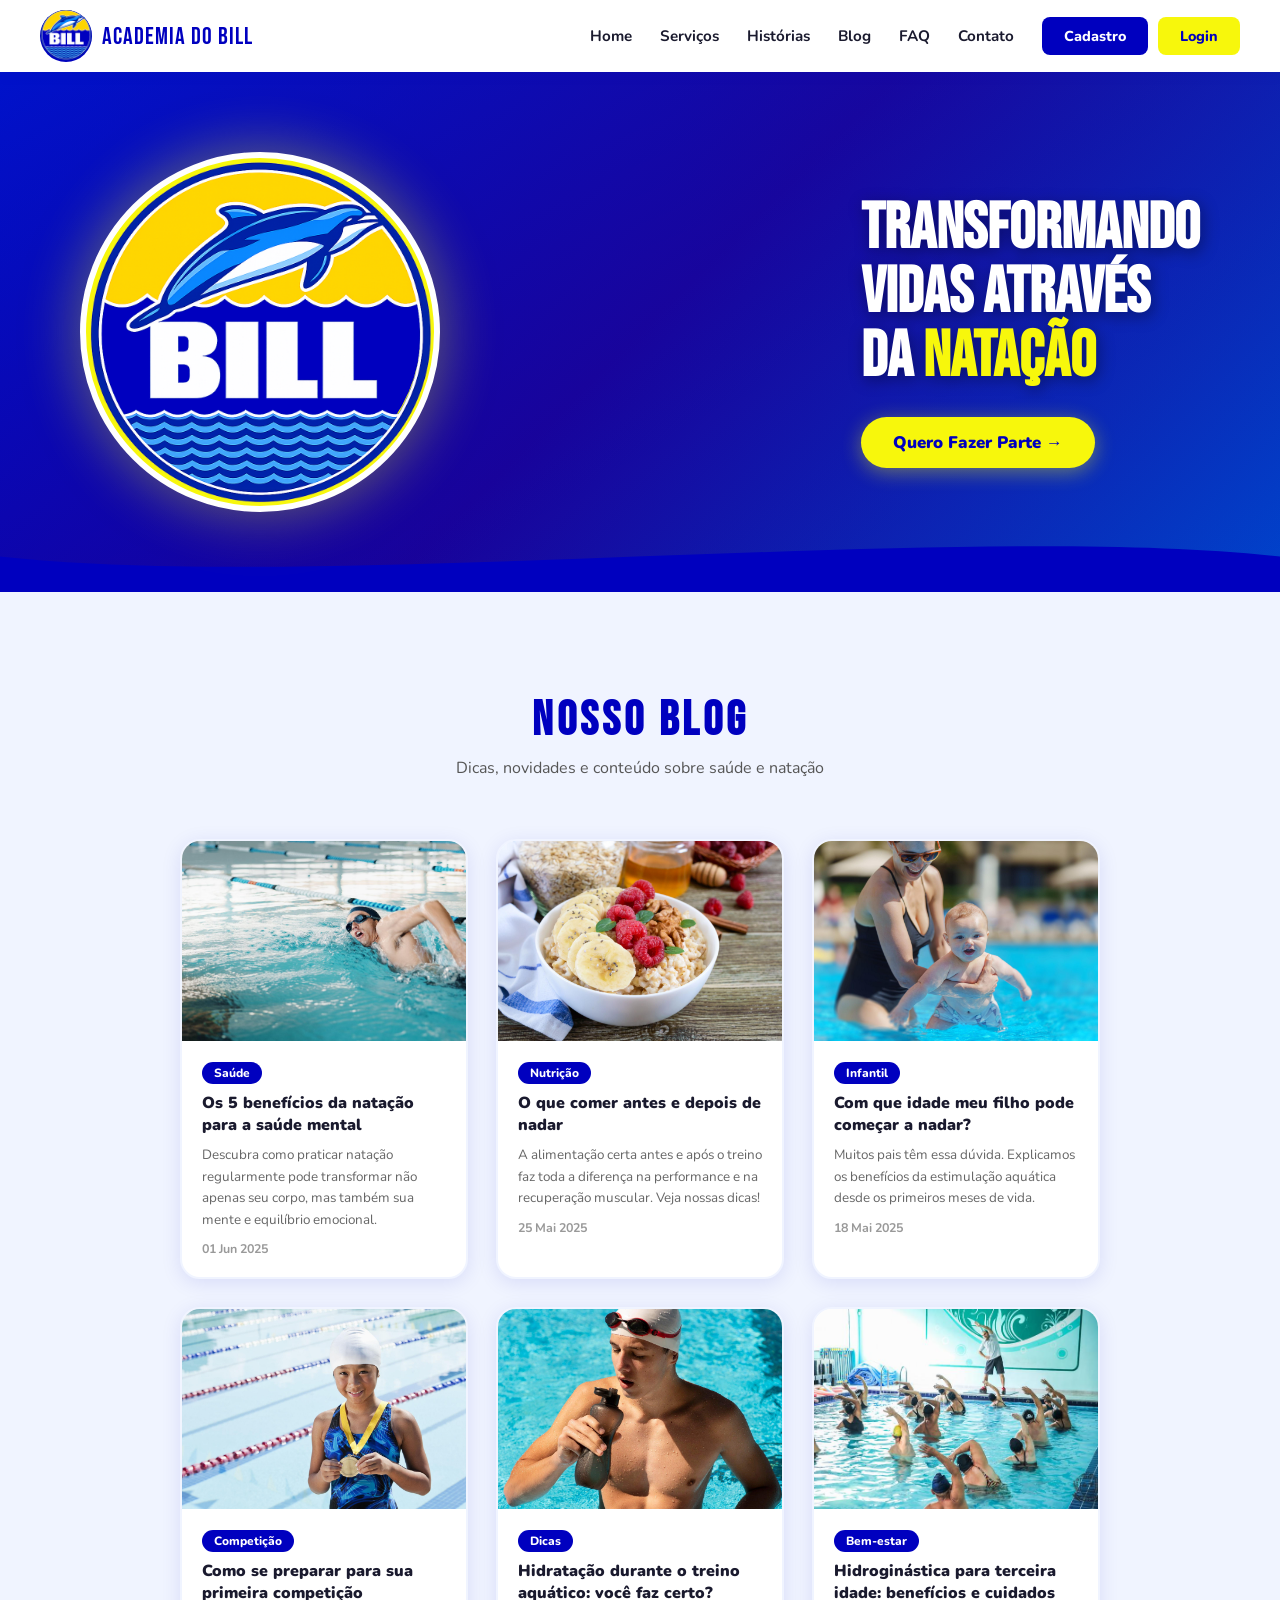
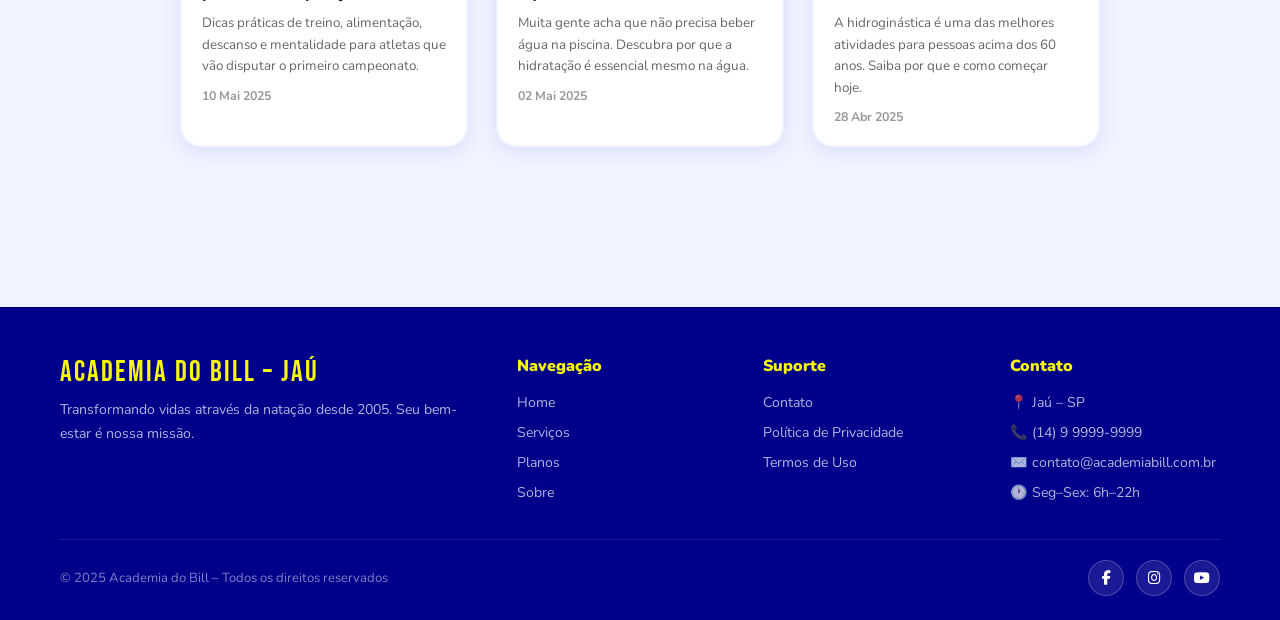
==== commit eeb676e3: "v1.0" ====
--- a/blog.html
+++ b/blog.html
@@ -181,9 +181,9 @@
     <div class="footer-bottom">
       <span>© 2025 Academia do Bill – Todos os direitos reservados</span>
      <div class="social-links">
-        <a class="social-btn" href="#"><i class="fa-brands fa-facebook-f"></i></a>
-        <a class="social-btn" href="#"><i class="fa-brands fa-instagram"></i></a>
-        <a class="social-btn" href="#"><i class="fa-brands fa-youtube"></i></a>
+        <a class="social-btn" href="https://www.facebook.com/academiabilljau/?locale=pt_BR"><i class="fa-brands fa-facebook-f"></i></a>
+        <a class="social-btn" href="https://www.instagram.com/academiadobill/"><i class="fa-brands fa-instagram"></i></a>
+        <a class="social-btn" href="https://youtube.com/@academiadobill5877?si=ObBj0peh1Y0Q6_JI"><i class="fa-brands fa-youtube"></i></a>
       </div>
     </div>
   </footer>
